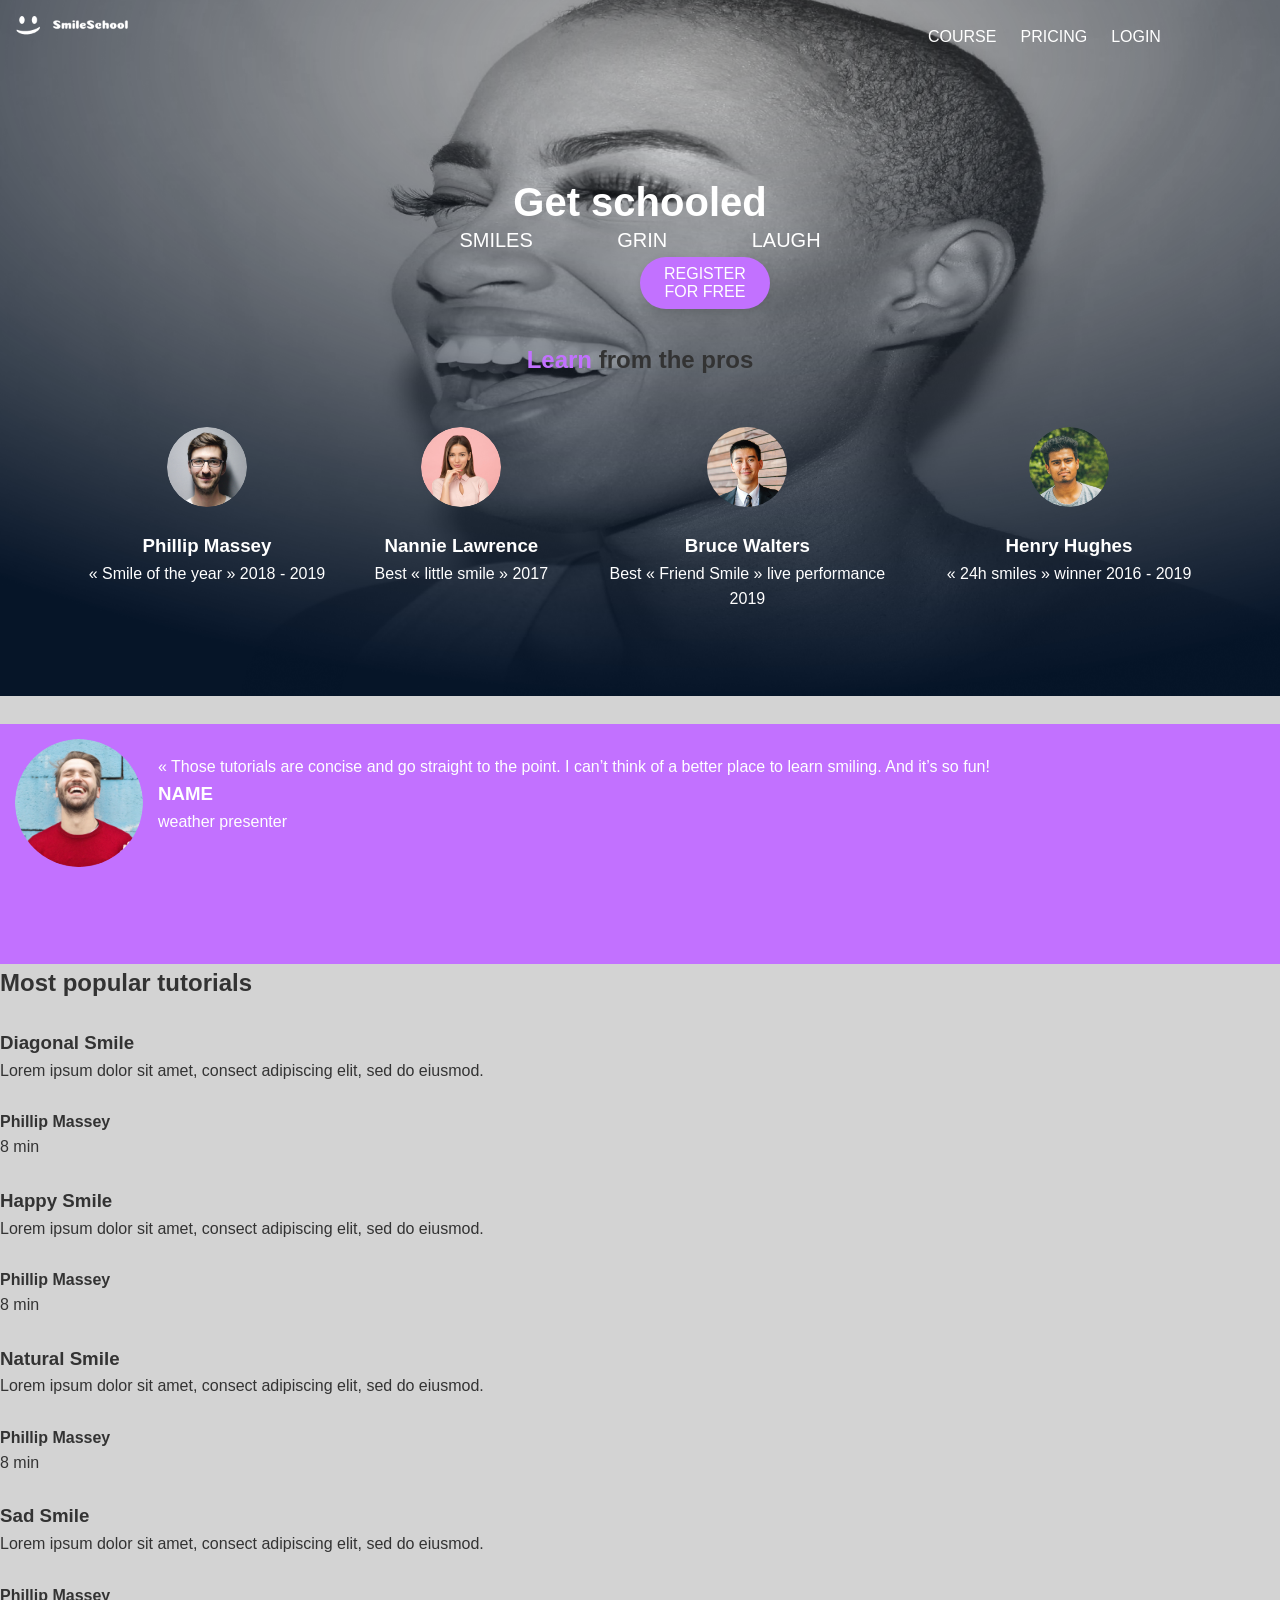
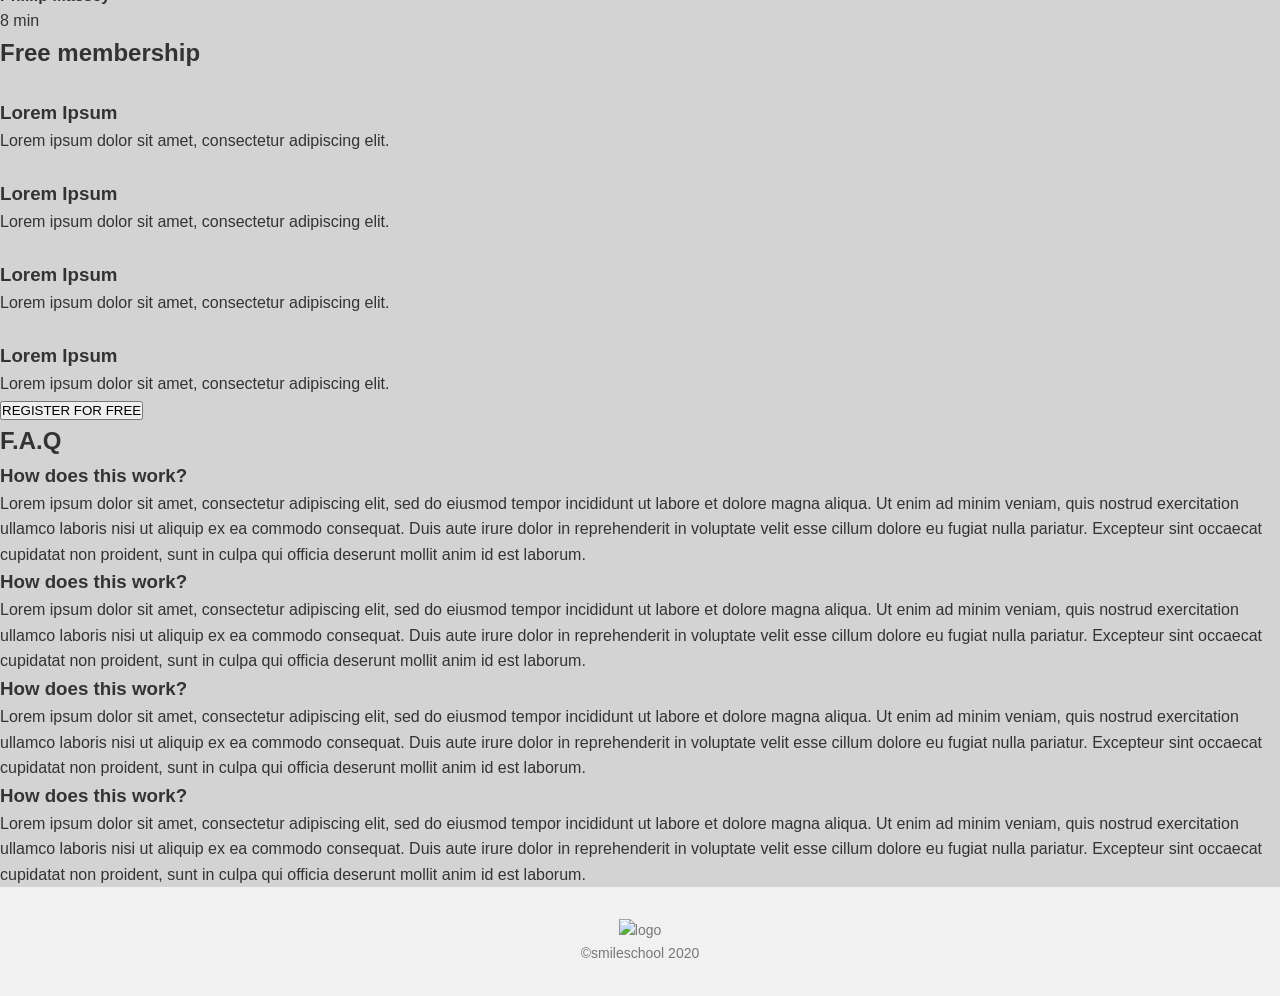
==== css_advanced/index.html @ 1dfe777b "added stylesheet and worked on the hero header" ====
<!DOCTYPE html>
<html lang="en">
<head>
    <meta charset="UTF-8">
    <meta name="viewport" content="width=device-width, initial-scale=1.0">
    <link rel="stylesheet" href="style.css">
    <script src="https://kit.fontawesome.com/4a2b055604.js" crossorigin="anonymous"></script>
    <title>Document</title>
</head>
<body>
    <header class="main-header">
        <nav class="main-nav">
            <img src="/img/logo.png" alt="logo" class="logo">
          
            <ul class="nav-list">
                <li><a href="#">COURSE</a></li>
                <li><a href="#">PRICING</a></li>
                <li><a href="#">LOGIN</a></li>
            </ul>
        </nav>
        
    </header>
    <main>
        <section class="hero">
            <div class="hero-content">
                <h1 class="hero-title">Get schooled</h1>
                <span class="hero-description">SMILES</span>
                <span class="hero-description">GRIN</span>
                <span class="hero-description">LAUGH</span>
                <button class="cta-button">REGISTER FOR FREE</button>
            </div>
            <div>
                <h2><span class="learn">Learn</span> from the pros</h2>
                <div class="features">
                    <div class="feature">
                        <img src="/img/1.png" alt="">
                        <h3 class="feature">Phillip Massey</h3>
                        <p>« Smile of the year » 2018 - 2019</p>
                    </div>
                    <div class="feature">
                        <img src="/img/3.png" alt="">
                        <h3>Nannie Lawrence</h3>
                        <p>Best « little smile » 2017</p>
                    </div>
                    <div class="feature">
                        <img src="/img/2.png" alt="">
                        <h3>Bruce Walters</h3>
                        <p>Best « Friend Smile » live performance 2019</p>
                    </div>
                    <div class="feature">
                        <img src="/img/4.png" alt="">
                        <h3>Henry Hughes</h3>
                        <p cla>« 24h smiles » winner 2016 - 2019</p>
                    </div>
                </div>
            </div>
        </section>
        <section class="testimonial">
            <div>
                <img src="/img/5.png" alt="image">
            </div>
            <div>
                <blockquote>« Those tutorials are concise and go straight to the point. I can’t think of a better place to learn smiling. And it’s so fun!</blockquote>
                <h3>NAME</h3>
                <P>weather presenter</P>
            </div>
        </section>
        <section>
            <h2>Most popular tutorials</h2>
            <div>
                <img src="./images/Bitmap (1).png" alt="">
                <h3>Diagonal Smile</h3>
                <p>Lorem ipsum dolor sit amet, consect adipiscing elit, sed do eiusmod.</p>
                <div>
                    <img src="./images/1 (3).png" alt="">
                    <h4>Phillip Massey</h4>
                </div>
                <div>
                    <div><i class="fa-solid fa-star"></i></div>
                    <div><i class="fa-solid fa-star"></i></div>
                    <div><i class="fa-solid fa-star"></i></div>
                    <div><i class="fa-solid fa-star"></i></div>
                    <div><i class="fa-solid fa-star"></i></div>
                </div>
                <p>8 min</p>
            </div>
            <div>
                <img src="./images/Bitmap (4).png" alt="">
                <h3>Happy Smile</h3>
                <p>Lorem ipsum dolor sit amet, consect adipiscing elit, sed do eiusmod.</p>
                <div>
                    <img src="./images/1 (3).png" alt="">
                    <h4>Phillip Massey</h4>
                </div>
                <div>
                    <div><i class="fa-solid fa-star"></i></div>
                    <div><i class="fa-solid fa-star"></i></div>
                    <div><i class="fa-solid fa-star"></i></div>
                    <div><i class="fa-solid fa-star"></i></div>
                    <div><i class="fa-solid fa-star"></i></div>
                </div>
                <p>8 min</p>
            </div>
            <div>
                <img src="./images/Bitmap (3).png" alt="">
                <h3>Natural Smile</h3>
                <p>Lorem ipsum dolor sit amet, consect adipiscing elit, sed do eiusmod.</p>
                <div>
                    <img src="./images/1 (3).png" alt="">
                    <h4>Phillip Massey</h4>
                </div>
                <div>
                    <div><i class="fa-solid fa-star"></i></div>
                    <div><i class="fa-solid fa-star"></i></div>
                    <div><i class="fa-solid fa-star"></i></div>
                    <div><i class="fa-solid fa-star"></i></div>
                    <div><i class="fa-solid fa-star"></i></div>
                </div>
                <p>8 min</p>
            </div>
            <div>
                <img src="./images/Bitmap (2).png" alt="">
                <h3>Sad Smile</h3>
                <p>Lorem ipsum dolor sit amet, consect adipiscing elit, sed do eiusmod.</p>
                <div>
                    <img src="./images/1 (3).png" alt="">
                    <h4>Phillip Massey</h4>
                </div>
                <div>
                    <div><i class="fa-solid fa-star"></i></div>
                    <div><i class="fa-solid fa-star"></i></div>
                    <div><i class="fa-solid fa-star"></i></div>
                    <div><i class="fa-solid fa-star"></i></div>
                    <div><i class="fa-solid fa-star"></i></div>
                </div>
                <p>8 min</p>
            </div>
        </section>
        <section>
            <h2>Free membership</h2>
            <div>
                <img src="./images/smile.svg" alt="">
                <h3>Lorem Ipsum</h3>
                <p>Lorem ipsum dolor sit amet, consectetur adipiscing elit.</p>
            </div>
            <div>
                <img src="./images/smile.svg" alt="">
                <h3>Lorem Ipsum</h3>
                <p>Lorem ipsum dolor sit amet, consectetur adipiscing elit.</p>
            </div>
            <div>
                <img src="./images/smile.svg" alt="">
                <h3>Lorem Ipsum</h3>
                <p>Lorem ipsum dolor sit amet, consectetur adipiscing elit.</p>
            </div>
            <div>
                <img src="./images/smile.svg" alt="">
                <h3>Lorem Ipsum</h3>
                <p>Lorem ipsum dolor sit amet, consectetur adipiscing elit.</p>
            </div>
            <button>REGISTER FOR FREE</button>
        </section>
        <section>
            <h2>F.A.Q</h2>
            <div>
                <div>
                    <div>
                        <h3>How does this work?</h3>
                    </div>
                    <div>
                        Lorem ipsum dolor sit amet, consectetur adipiscing elit, sed do eiusmod tempor incididunt ut labore et dolore magna aliqua. Ut enim ad minim veniam, quis nostrud exercitation ullamco laboris nisi ut aliquip ex ea commodo consequat. Duis aute irure dolor in reprehenderit in voluptate velit esse cillum dolore eu fugiat nulla pariatur. Excepteur sint occaecat cupidatat non proident, sunt in culpa qui officia deserunt mollit anim id est laborum.
                    </div>

                    <div>
                        <h3>How does this work?</h3>
                    </div>
                    <div>
                        Lorem ipsum dolor sit amet, consectetur adipiscing elit, sed do eiusmod tempor incididunt ut labore et dolore magna aliqua. Ut enim ad minim veniam, quis nostrud exercitation ullamco laboris nisi ut aliquip ex ea commodo consequat. Duis aute irure dolor in reprehenderit in voluptate velit esse cillum dolore eu fugiat nulla pariatur. Excepteur sint occaecat cupidatat non proident, sunt in culpa qui officia deserunt mollit anim id est laborum.
                    </div>
                </div>
                <div>
                    <div>
                        <h3>How does this work?</h3>
                    </div>
                    <div>
                        Lorem ipsum dolor sit amet, consectetur adipiscing elit, sed do eiusmod tempor incididunt ut labore et dolore magna aliqua. Ut enim ad minim veniam, quis nostrud exercitation ullamco laboris nisi ut aliquip ex ea commodo consequat. Duis aute irure dolor in reprehenderit in voluptate velit esse cillum dolore eu fugiat nulla pariatur. Excepteur sint occaecat cupidatat non proident, sunt in culpa qui officia deserunt mollit anim id est laborum.
                    </div>
                    <div>
                        <h3>How does this work?</h3>
                    </div>
                    <div>
                        Lorem ipsum dolor sit amet, consectetur adipiscing elit, sed do eiusmod tempor incididunt ut labore et dolore magna aliqua. Ut enim ad minim veniam, quis nostrud exercitation ullamco laboris nisi ut aliquip ex ea commodo consequat. Duis aute irure dolor in reprehenderit in voluptate velit esse cillum dolore eu fugiat nulla pariatur. Excepteur sint occaecat cupidatat non proident, sunt in culpa qui officia deserunt mollit anim id est laborum.
                    </div>
                </div>
            </div>
        </section>
    </main>
    <footer class="main-footer">
        <section>
            <div>
                <img src="https://fakeimg.pl/250x250?text=Sample+Logo" alt="logo">
                <div>
                    <i class="fa-brands fa-facebook"></i>
                    <i class="fa-brands fa-twitter"></i>
                    <i class="fa-brands fa-instagram"></i>
                </div>
            </div>
            <p>©smileschool 2020</p>
        </section>
    </footer>
</body>
</html>
---- css_advanced/style.css ----
/* Reset and Base Styles */
* {
    margin: 0;
    padding: 0;
    box-sizing: border-box;
  }
  
  body {
    font-family: 'Source Sans Pro', sans-serif;
    background-color: lightgray;
    color: #333;
    line-height: 1.6;
    background-image: url(/img/backgroundimg.png);
    background-size: 90rem 43.5rem;
    background-repeat: no-repeat;
  }
  
  /* Header */
  .main-header {
    display: flex;
    justify-content: space-between;
    align-items:flex-start;
    background-repeat: no-repeat;
    padding: 1rem;
  }
  
  .logo {
    height: 20px;
  }

  .main-nav{
    display: flex;
  }
  
  .nav-list {
    display: flex;
    gap: 1.5rem;
    list-style: none;
    margin: .5rem 50rem;
    padding: 0;

  }
  
  .nav-list a {
    text-decoration: none;
    color: #fff;
    font-weight: 500;
    
  }
  
  /* Hero Section */
  .hero {
    text-align: center;
    padding: 4rem 2rem;
    background-color:transparent;
  }
  .hero-content{
    display: block;
    margin: 2rem;
  }
  
  .hero-title {
    color: #fff;
    font-size: 2.5rem;
    margin-bottom: -10px;
  }
  
  .hero-description{
    color: #fff;
    margin: 1px 40px;
    font-size: 1.25rem;
    margin-bottom: 1.5rem;
  }
  span{
    gap: 2rem;
  }
  
  .cta-button {
    display: flex;
    margin: 1px 36rem;
    background-color: #c271ff;
    color: white;
    padding: 0.5rem 1.5rem;       /* Slightly smaller padding */
    border: none;
    border-radius: 60px;
    font-size: 1rem;
    cursor: pointer;
    box-shadow: 0 4px 10px rgba(0, 0, 0, 0.15);  /* Soft shadow */
    transition: transform 0.2s ease, box-shadow 0.2s ease; /* Smooth hover effect */
  }
  
  .cta-button:hover {
    transform: translateY(-2px);
    box-shadow: 0 6px 15px rgba(0, 0, 0, 0.2);  /* Slightly stronger shadow on hover */
  }
  
  
  /* Features Section */
  .features {
    display: flex;
    justify-content: space-around;
    padding: 3rem 2rem;
    /* background-color: #fff; */
  }
  .learn{
    color: #c271ff;
  }
  
  .feature {
    text-align: center;
    max-width: 300px;
    color: #ffff;
  }
  
  .feature img {
    height: 80px;
    border-radius: 50%;
    margin-bottom: 1rem;
  }
  
  .feature h2 {
    font-size: 1.5rem;
    margin-bottom: 0.5rem;
  }



  /* part_1_testimonials */
.testimonial{
/* position:fixed; */
display: flex;
background-color: #c271ff;
width: 1440px;
height: 15rem;
left: 0px;
top: 1048px;
color: #fff;

}
.testimonial img{
    margin: 15px;
    border-radius: 50%;
    width: 8rem;
}

.testimonial blockquote{
    margin-top: 30px;
}


  
  /* Footer */
  .main-footer {
    text-align: center;
    padding: 2rem;
    background-color: #f1f1f1;
    color: #777;
    font-size: 0.875rem;
  }
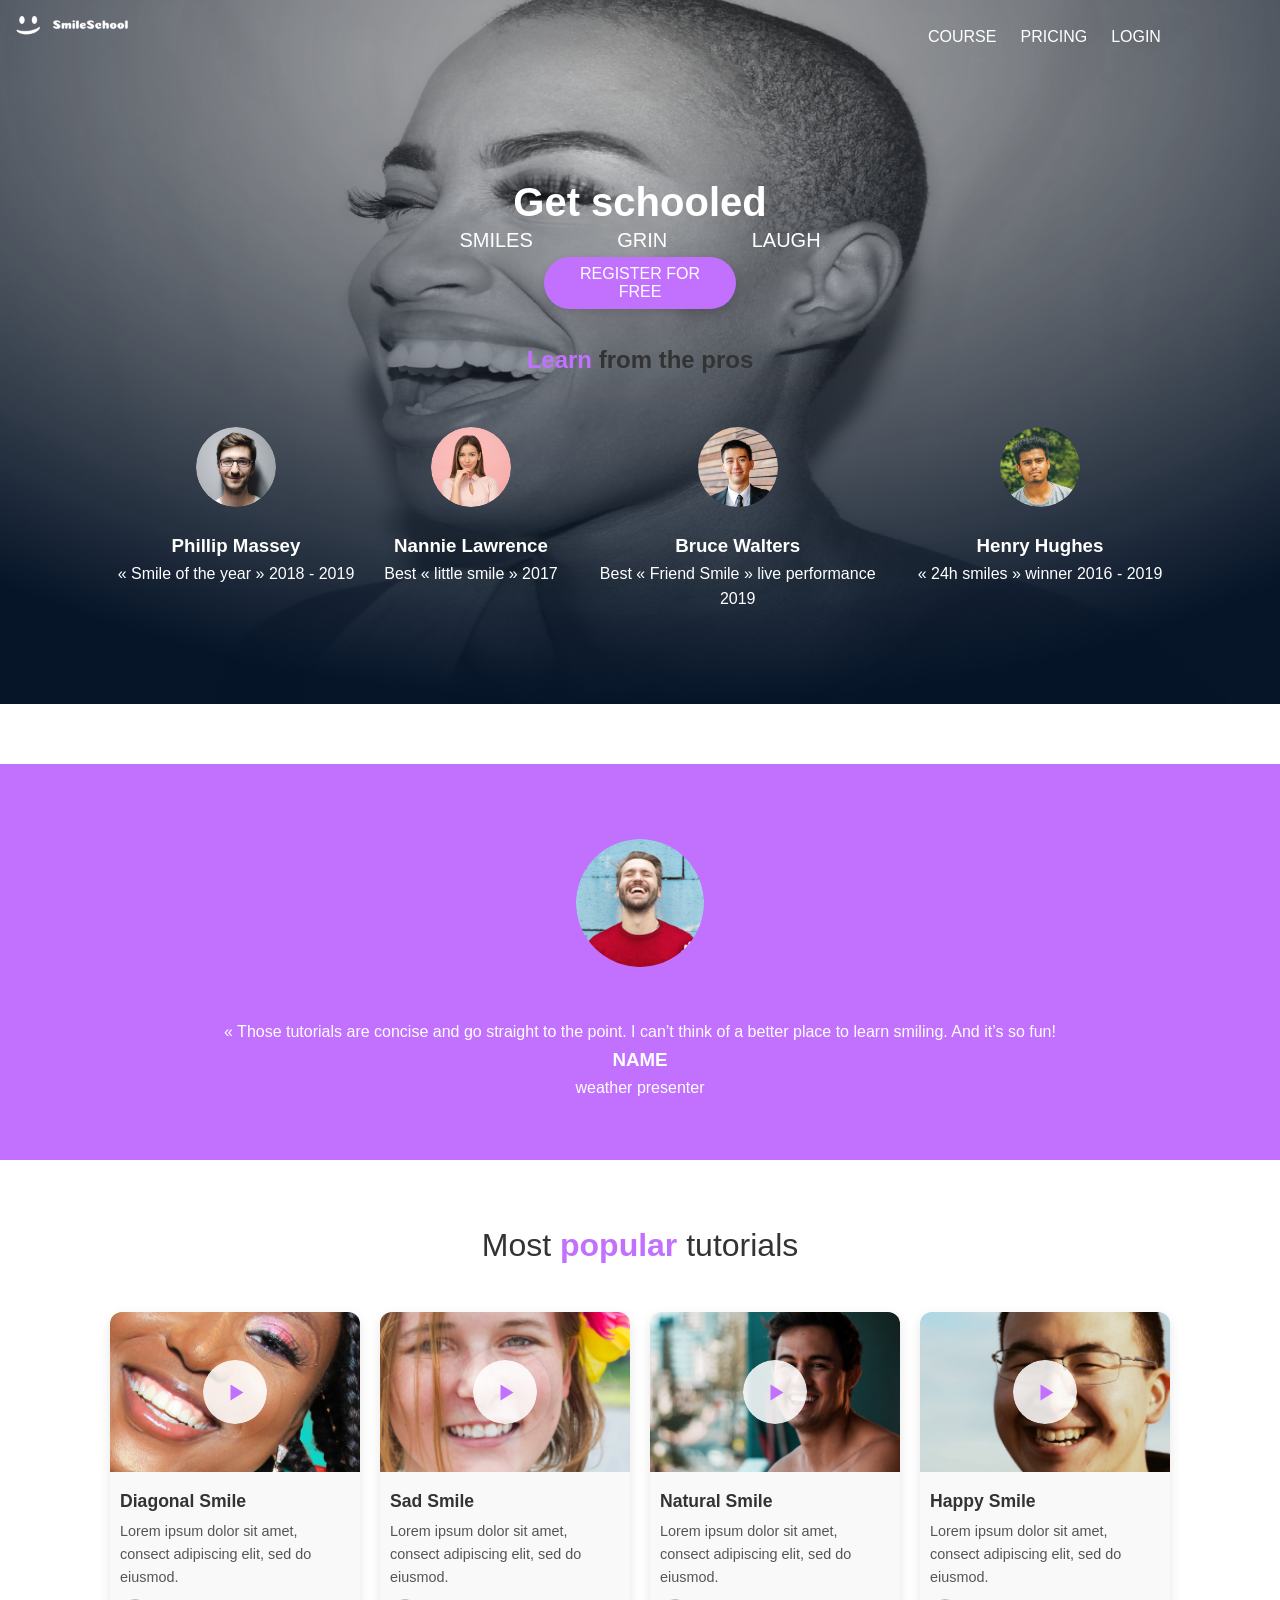
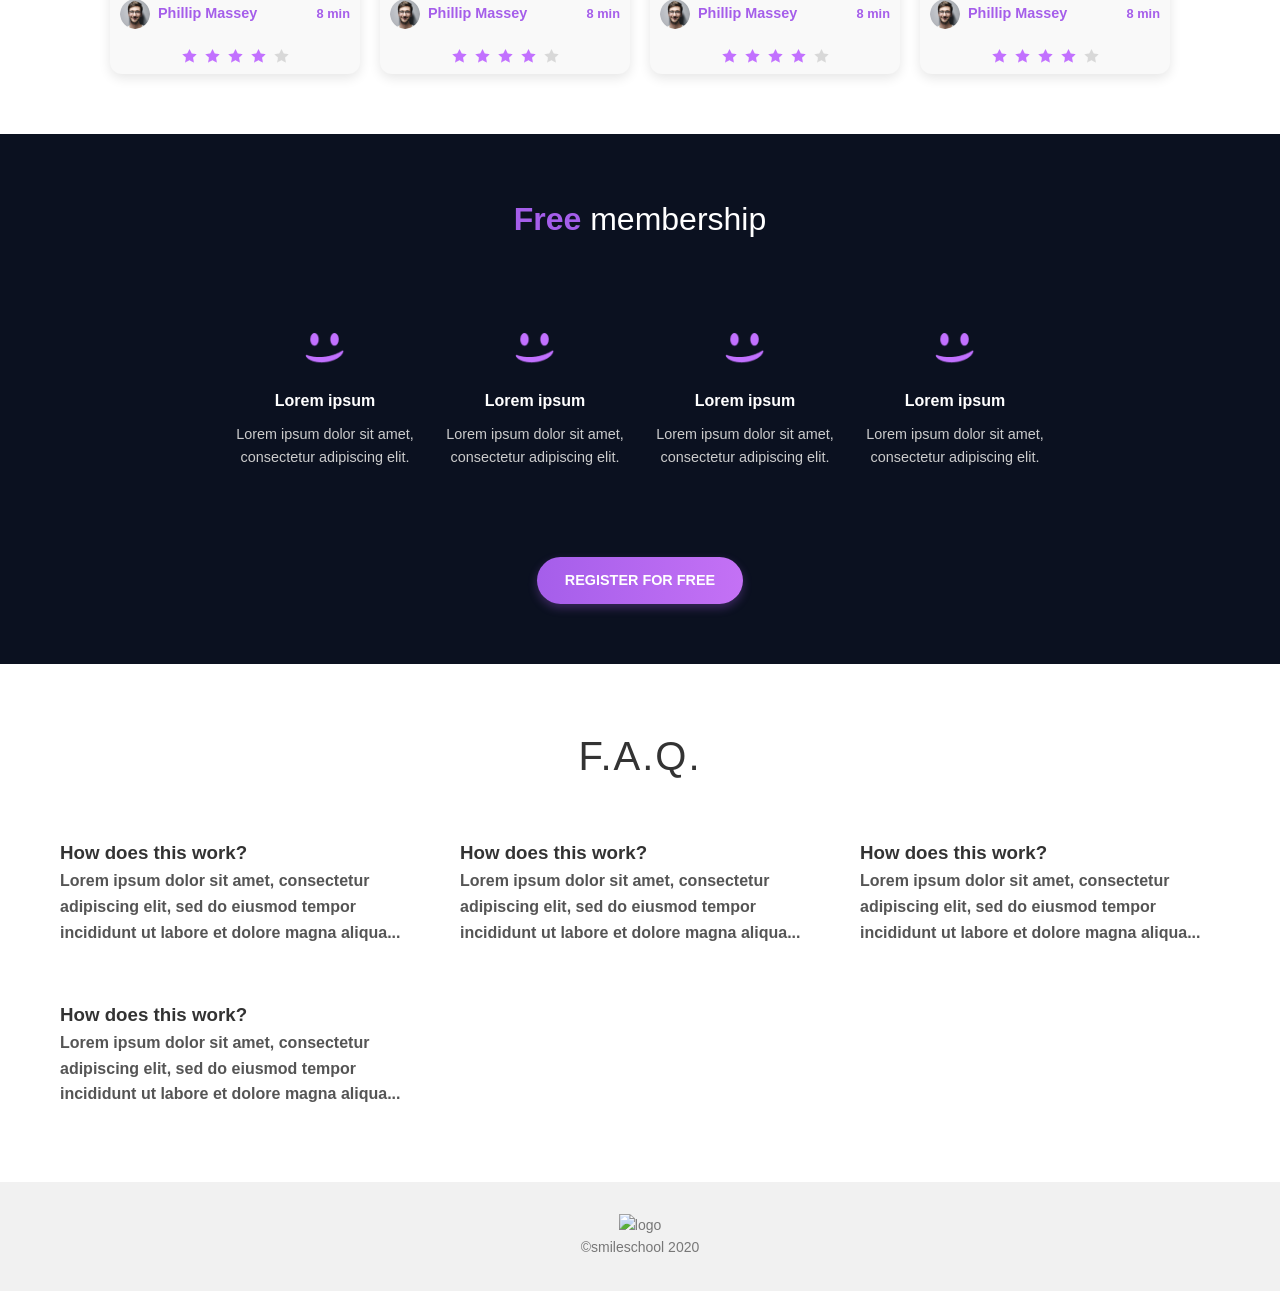
==== commit 6c6e00ab: "add the hero and navbar in the file" ====
--- a/css_advanced/index.html
+++ b/css_advanced/index.html
@@ -65,135 +65,133 @@
                 <P>weather presenter</P>
             </div>
         </section>
-        <section>
-            <h2>Most popular tutorials</h2>
-            <div>
-                <img src="./images/Bitmap (1).png" alt="">
-                <h3>Diagonal Smile</h3>
-                <p>Lorem ipsum dolor sit amet, consect adipiscing elit, sed do eiusmod.</p>
-                <div>
-                    <img src="./images/1 (3).png" alt="">
-                    <h4>Phillip Massey</h4>
-                </div>
-                <div>
-                    <div><i class="fa-solid fa-star"></i></div>
-                    <div><i class="fa-solid fa-star"></i></div>
-                    <div><i class="fa-solid fa-star"></i></div>
-                    <div><i class="fa-solid fa-star"></i></div>
-                    <div><i class="fa-solid fa-star"></i></div>
-                </div>
-                <p>8 min</p>
-            </div>
-            <div>
-                <img src="./images/Bitmap (4).png" alt="">
-                <h3>Happy Smile</h3>
-                <p>Lorem ipsum dolor sit amet, consect adipiscing elit, sed do eiusmod.</p>
-                <div>
-                    <img src="./images/1 (3).png" alt="">
-                    <h4>Phillip Massey</h4>
-                </div>
-                <div>
-                    <div><i class="fa-solid fa-star"></i></div>
-                    <div><i class="fa-solid fa-star"></i></div>
-                    <div><i class="fa-solid fa-star"></i></div>
-                    <div><i class="fa-solid fa-star"></i></div>
-                    <div><i class="fa-solid fa-star"></i></div>
-                </div>
-                <p>8 min</p>
-            </div>
-            <div>
-                <img src="./images/Bitmap (3).png" alt="">
-                <h3>Natural Smile</h3>
-                <p>Lorem ipsum dolor sit amet, consect adipiscing elit, sed do eiusmod.</p>
-                <div>
-                    <img src="./images/1 (3).png" alt="">
-                    <h4>Phillip Massey</h4>
-                </div>
-                <div>
-                    <div><i class="fa-solid fa-star"></i></div>
-                    <div><i class="fa-solid fa-star"></i></div>
-                    <div><i class="fa-solid fa-star"></i></div>
-                    <div><i class="fa-solid fa-star"></i></div>
-                    <div><i class="fa-solid fa-star"></i></div>
-                </div>
-                <p>8 min</p>
-            </div>
-            <div>
-                <img src="./images/Bitmap (2).png" alt="">
-                <h3>Sad Smile</h3>
-                <p>Lorem ipsum dolor sit amet, consect adipiscing elit, sed do eiusmod.</p>
-                <div>
-                    <img src="./images/1 (3).png" alt="">
-                    <h4>Phillip Massey</h4>
-                </div>
-                <div>
-                    <div><i class="fa-solid fa-star"></i></div>
-                    <div><i class="fa-solid fa-star"></i></div>
-                    <div><i class="fa-solid fa-star"></i></div>
-                    <div><i class="fa-solid fa-star"></i></div>
-                    <div><i class="fa-solid fa-star"></i></div>
-                </div>
-                <p>8 min</p>
-            </div>
-        </section>
-        <section>
-            <h2>Free membership</h2>
-            <div>
-                <img src="./images/smile.svg" alt="">
-                <h3>Lorem Ipsum</h3>
-                <p>Lorem ipsum dolor sit amet, consectetur adipiscing elit.</p>
-            </div>
-            <div>
-                <img src="./images/smile.svg" alt="">
-                <h3>Lorem Ipsum</h3>
-                <p>Lorem ipsum dolor sit amet, consectetur adipiscing elit.</p>
-            </div>
-            <div>
-                <img src="./images/smile.svg" alt="">
-                <h3>Lorem Ipsum</h3>
-                <p>Lorem ipsum dolor sit amet, consectetur adipiscing elit.</p>
-            </div>
-            <div>
-                <img src="./images/smile.svg" alt="">
-                <h3>Lorem Ipsum</h3>
-                <p>Lorem ipsum dolor sit amet, consectetur adipiscing elit.</p>
-            </div>
-            <button>REGISTER FOR FREE</button>
-        </section>
-        <section>
-            <h2>F.A.Q</h2>
-            <div>
-                <div>
-                    <div>
-                        <h3>How does this work?</h3>
-                    </div>
-                    <div>
-                        Lorem ipsum dolor sit amet, consectetur adipiscing elit, sed do eiusmod tempor incididunt ut labore et dolore magna aliqua. Ut enim ad minim veniam, quis nostrud exercitation ullamco laboris nisi ut aliquip ex ea commodo consequat. Duis aute irure dolor in reprehenderit in voluptate velit esse cillum dolore eu fugiat nulla pariatur. Excepteur sint occaecat cupidatat non proident, sunt in culpa qui officia deserunt mollit anim id est laborum.
-                    </div>
-
-                    <div>
-                        <h3>How does this work?</h3>
-                    </div>
-                    <div>
-                        Lorem ipsum dolor sit amet, consectetur adipiscing elit, sed do eiusmod tempor incididunt ut labore et dolore magna aliqua. Ut enim ad minim veniam, quis nostrud exercitation ullamco laboris nisi ut aliquip ex ea commodo consequat. Duis aute irure dolor in reprehenderit in voluptate velit esse cillum dolore eu fugiat nulla pariatur. Excepteur sint occaecat cupidatat non proident, sunt in culpa qui officia deserunt mollit anim id est laborum.
-                    </div>
-                </div>
-                <div>
-                    <div>
-                        <h3>How does this work?</h3>
-                    </div>
-                    <div>
-                        Lorem ipsum dolor sit amet, consectetur adipiscing elit, sed do eiusmod tempor incididunt ut labore et dolore magna aliqua. Ut enim ad minim veniam, quis nostrud exercitation ullamco laboris nisi ut aliquip ex ea commodo consequat. Duis aute irure dolor in reprehenderit in voluptate velit esse cillum dolore eu fugiat nulla pariatur. Excepteur sint occaecat cupidatat non proident, sunt in culpa qui officia deserunt mollit anim id est laborum.
-                    </div>
-                    <div>
-                        <h3>How does this work?</h3>
-                    </div>
-                    <div>
-                        Lorem ipsum dolor sit amet, consectetur adipiscing elit, sed do eiusmod tempor incididunt ut labore et dolore magna aliqua. Ut enim ad minim veniam, quis nostrud exercitation ullamco laboris nisi ut aliquip ex ea commodo consequat. Duis aute irure dolor in reprehenderit in voluptate velit esse cillum dolore eu fugiat nulla pariatur. Excepteur sint occaecat cupidatat non proident, sunt in culpa qui officia deserunt mollit anim id est laborum.
-                    </div>
-                </div>
-            </div>
-        </section>
+        <section class="call-to-action">
+            <h2>Most <span>popular</span> tutorials</h2>
+            <div class="cards-wrapper">
+                <div class="container">
+                    <div class="thumbnail" style="background-image: url('/img/9.png');">
+                        <img src="/img/play.png" alt="Play" class="play-button">
+                    </div>
+                    <h3>Diagonal Smile</h3>
+                    <p>Lorem ipsum dolor sit amet, consect adipiscing elit, sed do eiusmod.</p>
+                    <div class="meta">
+                        <div style="display: flex; align-items: center;">
+                            <img src="/img/1.png" alt="">
+                            <h4>Phillip Massey</h4>
+                        </div>
+                        <div class="time">8 min</div>
+                        </div>
+                    <div class="stars">
+                        <img src="/img/rating.png" alt="">
+                    </div>
+                </div>
+                <div class="container">
+                    <div class="thumbnail" style="background-image: url('/img/7.png');">
+                        <img src="/img/play.png" alt="Play" class="play-button">
+                    </div>
+                    <h3>Sad Smile</h3>
+                    <p>Lorem ipsum dolor sit amet, consect adipiscing elit, sed do eiusmod.</p>
+                    <div class="meta">
+                        <div style="display: flex; align-items: center;">
+                            <img src="/img/1.png" alt="">
+                            <h4>Phillip Massey</h4>
+                        </div>
+                        <div class="time">8 min</div>
+                        </div>
+                    <div class="stars">
+                        <img src="/img/rating.png" alt="">
+                    </div>
+                </div>
+                <div class="container">
+                    <div class="thumbnail" style="background-image: url('/img/8.png');">
+                        <img src="/img/play.png" alt="Play" class="play-button">
+                    </div>
+                    <h3>Natural Smile</h3>
+                    <p>Lorem ipsum dolor sit amet, consect adipiscing elit, sed do eiusmod.</p>
+                    <div class="meta">
+                        <div style="display: flex; align-items: center;">
+                            <img src="/img/1.png" alt="">
+                            <h4>Phillip Massey</h4>
+                        </div>
+                        <div class="time">8 min</div>
+                        </div>
+                    <div class="stars">
+                        <img src="/img/rating.png" alt="">
+                    </div>
+                </div>
+                <div class="container">
+                    <div class="thumbnail" style="background-image: url('/img/6.png');">
+                        <img src="/img/play.png" alt="Play" class="play-button">
+                    </div>
+                    <h3>Happy Smile</h3>
+                    <p>Lorem ipsum dolor sit amet, consect adipiscing elit, sed do eiusmod.</p>
+                    <div class="meta">
+                        <div style="display: flex; align-items: center;">
+                            <img src="/img/1.png" alt="">
+                            <h4>Phillip Massey</h4>
+                        </div>
+                        <div class="time">8 min</div>
+                        </div>
+                    <div class="stars">
+                        <img src="/img/rating.png" alt="">
+                    </div>
+                    </div>
+                    
+                    <!-- Repeat for other cards with different images and content -->
+            </div>
+        </section>
+        <section class="membership-section">
+            <h2><span>Free</span> membership</h2>
+            <div class="features">
+                <div class="feature-item">
+                    <img src="/img/smile.png" alt="Feature Icon">
+                    <h3>Lorem ipsum</h3>
+                    <p>Lorem ipsum dolor sit amet,<br>consectetur adipiscing elit.</p>
+                </div>
+                <div class="feature-item">
+                    <img src="/img/smile.png" alt="Feature Icon">
+                    <h3>Lorem ipsum</h3>
+                    <p>Lorem ipsum dolor sit amet,<br>consectetur adipiscing elit.</p>
+                </div>
+                <div class="feature-item">
+                    <img src="/img/smile.png" alt="Feature Icon">
+                    <h3>Lorem ipsum</h3>
+                    <p>Lorem ipsum dolor sit amet,<br>consectetur adipiscing elit.</p>
+                </div>
+                <div class="feature-item">
+                    <img src="/img/smile.png" alt="Feature Icon">
+                    <h3>Lorem ipsum</h3>
+                    <p>Lorem ipsum dolor sit amet,<br>consectetur adipiscing elit.</p>
+                </div>
+            </div>
+            <a href="#" class="register-btn">REGISTER FOR FREE</a>
+        </section>
+        <section class="faq-section">
+            <h2>F.A.Q.</h2>
+            <div class="faq-grid">
+                <div class="faq-item">
+                    <h3>How does this work?</h3>
+                    <p>Lorem ipsum dolor sit amet, consectetur adipiscing elit, sed do eiusmod tempor incididunt ut labore et
+                        dolore magna aliqua...</p>
+                </div>
+                <div class="faq-item">
+                    <h3>How does this work?</h3>
+                    <p>Lorem ipsum dolor sit amet, consectetur adipiscing elit, sed do eiusmod tempor incididunt ut labore et
+                        dolore magna aliqua...</p>
+                </div>
+                <div class="faq-item">
+                    <h3>How does this work?</h3>
+                    <p>Lorem ipsum dolor sit amet, consectetur adipiscing elit, sed do eiusmod tempor incididunt ut labore et
+                        dolore magna aliqua...</p>
+                </div>
+                <div class="faq-item">
+                    <h3>How does this work?</h3>
+                    <p>Lorem ipsum dolor sit amet, consectetur adipiscing elit, sed do eiusmod tempor incididunt ut labore et
+                        dolore magna aliqua...</p>
+                </div>
+            </div>
+        </section>
+        
     </main>
     <footer class="main-footer">
         <section>
--- a/css_advanced/style.css
+++ b/css_advanced/style.css
@@ -7,11 +7,11 @@
   
   body {
     font-family: 'Source Sans Pro', sans-serif;
-    background-color: lightgray;
+    background-color: hsl(0, 0%, 100%);
     color: #333;
     line-height: 1.6;
     background-image: url(/img/backgroundimg.png);
-    background-size: 90rem 43.5rem;
+    background-size: 100% 44rem;
     background-repeat: no-repeat;
   }
   
@@ -77,7 +77,7 @@
   
   .cta-button {
     display: flex;
-    margin: 1px 36rem;
+    margin: 1px 30rem;
     background-color: #c271ff;
     color: white;
     padding: 0.5rem 1.5rem;       /* Slightly smaller padding */
@@ -128,13 +128,11 @@
   /* part_1_testimonials */
 .testimonial{
 /* position:fixed; */
-display: flex;
 background-color: #c271ff;
-width: 1440px;
-height: 15rem;
-left: 0px;
-top: 1048px;
-color: #fff;
+  color: #ffffffff;
+  padding: 60px 20px;
+  text-align: center;
+  font-family: Arial, sans-serif;
 
 }
 .testimonial img{
@@ -147,8 +145,196 @@
     margin-top: 30px;
 }
 
-
-  
+/* School Page */
+.call-to-action{
+  padding: 60px 20px;
+  background-color: #fff;
+  font-family: Arial, sans-serif;
+  text-align: center;
+}
+
+.call-to-action h2{
+  font-size: 2rem;
+  margin-bottom: 40px;
+  font-weight: 300;
+}
+
+.call-to-action h2 span{
+  color: #c271ff;
+  font-weight: 600;
+}
+.cards-wrapper{
+  display: flex;
+  justify-content: center;
+  flex-wrap: wrap;
+  gap: 20px;
+}
+.container {
+  background-color: #f9f9f9;
+  border-radius: 12px;
+  overflow: hidden;
+  width: 250px;
+  box-shadow: 0 4px 12px rgba(0, 0, 0, 0.1);
+  transition: transform 0.3s ease;
+}
+/* .container:hover {
+  transform: translateY(-5px);
+} */
+/* Top Image with play overlay */
+.container .thumbnail {
+  position: relative;
+  width: 100%;
+  height: 160px;
+  background-size: cover;
+  background-position: center;
+}
+.container .play-button {
+  position: absolute;
+  top: 50%;
+  left: 50%;
+  transform: translate(-50%, -50%);
+  /* background-color: white; */
+  border-radius: 50%;
+  padding: 14px;
+  box-shadow: 0 0 10px rgba(0, 0, 0, 0.15);
+}
+/* card content */
+.container h3 {
+  font-size: 1.1rem;
+  margin: 15px 10px 5px;
+  text-align: left;
+}
+.container p {
+  font-size: 0.9rem;
+  margin: 0 10px 10px;
+  text-align: left;
+  color: #555;
+}
+
+/* Author + Time */
+.container .meta {
+  display: flex;
+  align-items: center;
+  justify-content: space-between;
+  margin: 10px;
+}
+.container .meta img {
+  width: 30px;
+  height: 30px;
+  border-radius: 50%;
+}
+.container .meta h4 {
+  font-size: 0.9rem;
+  margin-left: 8px;
+  color: #a55eea;
+}
+.container .time {
+  font-size: 0.8rem;
+  color: #a55eea;
+  font-weight: bold;
+}
+/* Rating stars */
+.container .stars {
+  display: flex;
+  justify-content: center;
+  padding: 10px;
+}
+.membership-section{
+  background-color: #0b1120;
+  color: #ffffffff;
+  padding: 60px 20px;
+  text-align: center;
+  font-family: Arial, sans-serif;
+}
+
+.membership-section h2{
+  font-size: 2rem;
+  margin-bottom: 40px;
+  font-weight: 300;
+  color: #ffffff;
+}
+.membership-section h2 span{
+  color: #a55eea;
+  font-weight: 600;
+}
+.features{
+  display: flex;
+  justify-content: center;
+  flex-wrap: wrap;
+  gap: 30px;
+  margin-bottom: 40px;
+}
+
+.feature-item{
+  width: 180px;
+}
+.feature-item img{
+  width: 40px;
+  margin-bottom: 15px;
+}
+
+.feature-item h3{
+  font-size: 1rem;
+  margin-bottom: 10px;
+  color: #ffffff;
+}
+
+.feature-item p{
+  font-size: 0.9rem;
+  color: #cccccc;
+}
+
+/* Button styling */
+
+.register-btn{
+  display: inline-block;
+  background: linear-gradient(90deg, #a55eea, #c471f5);
+  color: #ffff;
+  padding: 12px 28px;
+  border-radius: 25px;
+  text-decoration: none;
+  font-weight: 600;
+  font-size: 0.9rem;
+  box-shadow: 0 4px 10px rgba(165, 94, 234, 0.3);
+  transition: background 0.3s ease;
+}
+.register-btn:hover{
+  background: linear-gradient(90deg, #c471f5, #a55eea);
+}
+
+.faq-section{
+  padding: 60px 20px;
+  font-family: Arial, Helvetica, sans-serif;
+  max-width: 1200px;
+  margin: 0 auto;
+  color: #333;
+}
+
+.faq-section h2{
+  text-align: center;
+  font-size: 2.5rem;
+  margin-bottom: 50px;
+  font-weight: 300;
+  letter-spacing: 2px;
+}
+
+.faq-grid{
+  display: grid;
+  grid-template-columns: repeat(auto-fit, minmax(320px, 1fr));
+  gap: 40px;
+}
+.faq-item{
+  font-size: 1rem;
+  font-weight: bold;
+  margin-bottom: 15px;
+}
+
+.faq-item p{
+  font: size 0.95rem;
+  line-height: 1.6;
+  color: #555;
+}
+
   /* Footer */
   .main-footer {
     text-align: center;
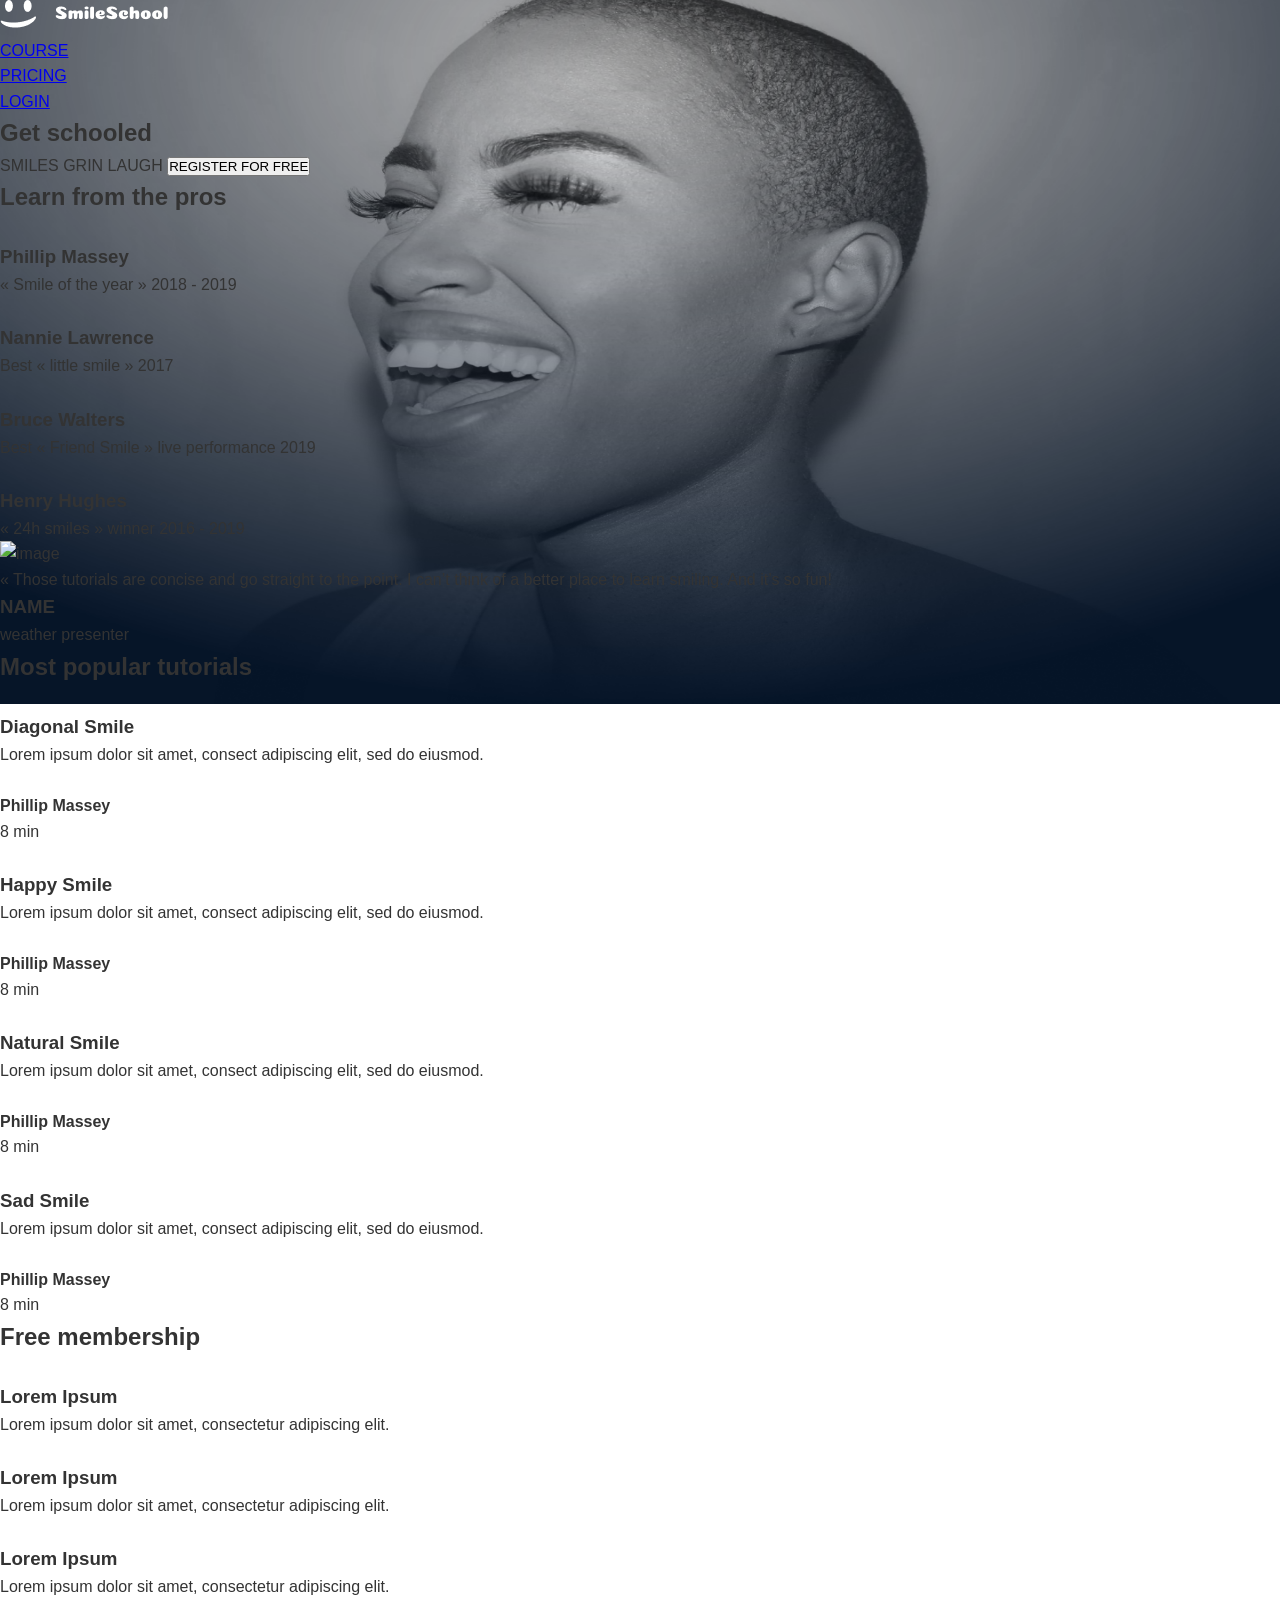
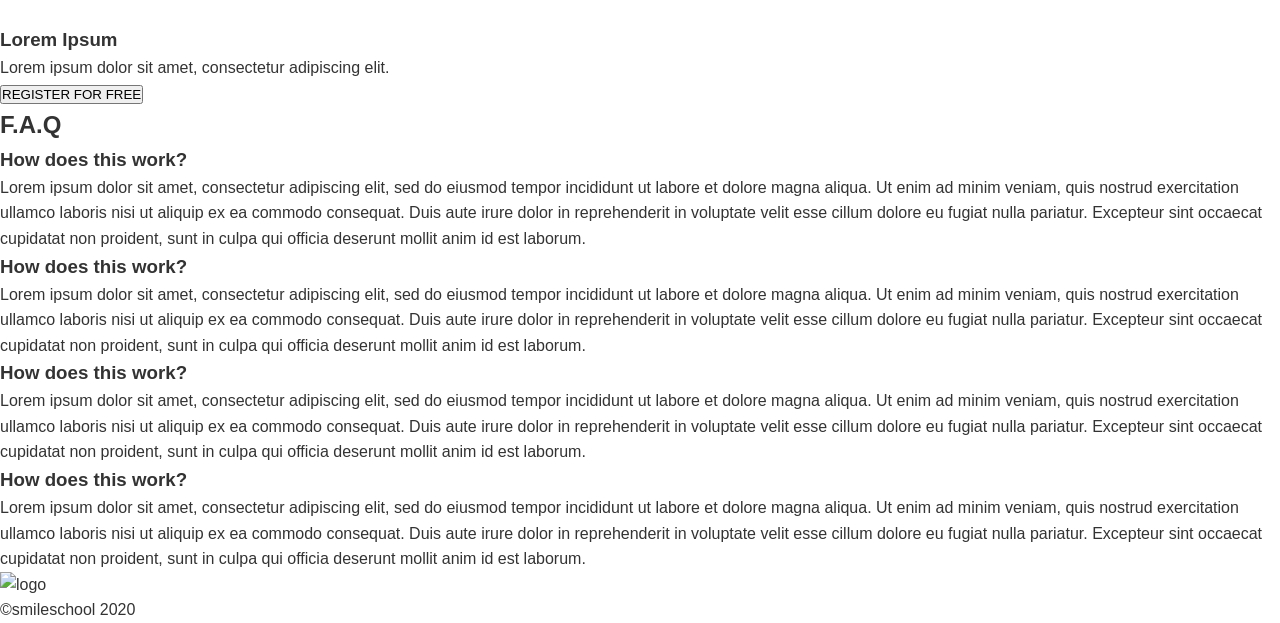
==== commit 2d3b7bd9: "modified css advance" ====
--- a/css_advanced/index.html
+++ b/css_advanced/index.html
@@ -8,11 +8,11 @@
     <title>Document</title>
 </head>
 <body>
-    <header class="main-header">
-        <nav class="main-nav">
-            <img src="/img/logo.png" alt="logo" class="logo">
+    <header>
+        <nav>
+            <img src="CSS Advanced/logo.png" alt="logo">
           
-            <ul class="nav-list">
+            <ul>
                 <li><a href="#">COURSE</a></li>
                 <li><a href="#">PRICING</a></li>
                 <li><a href="#">LOGIN</a></li>
@@ -21,43 +21,43 @@
         
     </header>
     <main>
-        <section class="hero">
-            <div class="hero-content">
-                <h1 class="hero-title">Get schooled</h1>
-                <span class="hero-description">SMILES</span>
-                <span class="hero-description">GRIN</span>
-                <span class="hero-description">LAUGH</span>
-                <button class="cta-button">REGISTER FOR FREE</button>
-            </div>
-            <div>
-                <h2><span class="learn">Learn</span> from the pros</h2>
-                <div class="features">
-                    <div class="feature">
-                        <img src="/img/1.png" alt="">
-                        <h3 class="feature">Phillip Massey</h3>
+        <section>
+            <div>
+                <h1>Get schooled</h1>
+                <span>SMILES</span>
+                <span>GRIN</span>
+                <span>LAUGH</span>
+                <button>REGISTER FOR FREE</button>
+            </div>
+            <div>
+                <h2>Learn from the pros</h2>
+                <div>
+                    <div>
+                        <img src="./images/1 (3).png" alt="">
+                        <h3>Phillip Massey</h3>
                         <p>« Smile of the year » 2018 - 2019</p>
                     </div>
-                    <div class="feature">
-                        <img src="/img/3.png" alt="">
+                    <div>
+                        <img src="./images/6.png" alt="">
                         <h3>Nannie Lawrence</h3>
                         <p>Best « little smile » 2017</p>
                     </div>
-                    <div class="feature">
-                        <img src="/img/2.png" alt="">
+                    <div>
+                        <img src="./images/7.png" alt="">
                         <h3>Bruce Walters</h3>
                         <p>Best « Friend Smile » live performance 2019</p>
                     </div>
-                    <div class="feature">
-                        <img src="/img/4.png" alt="">
+                    <div>
+                        <img src="./images/8.png" alt="">
                         <h3>Henry Hughes</h3>
-                        <p cla>« 24h smiles » winner 2016 - 2019</p>
-                    </div>
-                </div>
-            </div>
-        </section>
-        <section class="testimonial">
-            <div>
-                <img src="/img/5.png" alt="image">
+                        <p>« 24h smiles » winner 2016 - 2019</p>
+                    </div>
+                </div>
+            </div>
+        </section>
+        <section>
+            <div>
+                <img src="./images/Bitmap.png" alt="image">
             </div>
             <div>
                 <blockquote>« Those tutorials are concise and go straight to the point. I can’t think of a better place to learn smiling. And it’s so fun!</blockquote>
@@ -65,135 +65,137 @@
                 <P>weather presenter</P>
             </div>
         </section>
-        <section class="call-to-action">
-            <h2>Most <span>popular</span> tutorials</h2>
-            <div class="cards-wrapper">
-                <div class="container">
-                    <div class="thumbnail" style="background-image: url('/img/9.png');">
-                        <img src="/img/play.png" alt="Play" class="play-button">
-                    </div>
-                    <h3>Diagonal Smile</h3>
-                    <p>Lorem ipsum dolor sit amet, consect adipiscing elit, sed do eiusmod.</p>
-                    <div class="meta">
-                        <div style="display: flex; align-items: center;">
-                            <img src="/img/1.png" alt="">
-                            <h4>Phillip Massey</h4>
-                        </div>
-                        <div class="time">8 min</div>
-                        </div>
-                    <div class="stars">
-                        <img src="/img/rating.png" alt="">
-                    </div>
-                </div>
-                <div class="container">
-                    <div class="thumbnail" style="background-image: url('/img/7.png');">
-                        <img src="/img/play.png" alt="Play" class="play-button">
-                    </div>
-                    <h3>Sad Smile</h3>
-                    <p>Lorem ipsum dolor sit amet, consect adipiscing elit, sed do eiusmod.</p>
-                    <div class="meta">
-                        <div style="display: flex; align-items: center;">
-                            <img src="/img/1.png" alt="">
-                            <h4>Phillip Massey</h4>
-                        </div>
-                        <div class="time">8 min</div>
-                        </div>
-                    <div class="stars">
-                        <img src="/img/rating.png" alt="">
-                    </div>
-                </div>
-                <div class="container">
-                    <div class="thumbnail" style="background-image: url('/img/8.png');">
-                        <img src="/img/play.png" alt="Play" class="play-button">
-                    </div>
-                    <h3>Natural Smile</h3>
-                    <p>Lorem ipsum dolor sit amet, consect adipiscing elit, sed do eiusmod.</p>
-                    <div class="meta">
-                        <div style="display: flex; align-items: center;">
-                            <img src="/img/1.png" alt="">
-                            <h4>Phillip Massey</h4>
-                        </div>
-                        <div class="time">8 min</div>
-                        </div>
-                    <div class="stars">
-                        <img src="/img/rating.png" alt="">
-                    </div>
-                </div>
-                <div class="container">
-                    <div class="thumbnail" style="background-image: url('/img/6.png');">
-                        <img src="/img/play.png" alt="Play" class="play-button">
-                    </div>
-                    <h3>Happy Smile</h3>
-                    <p>Lorem ipsum dolor sit amet, consect adipiscing elit, sed do eiusmod.</p>
-                    <div class="meta">
-                        <div style="display: flex; align-items: center;">
-                            <img src="/img/1.png" alt="">
-                            <h4>Phillip Massey</h4>
-                        </div>
-                        <div class="time">8 min</div>
-                        </div>
-                    <div class="stars">
-                        <img src="/img/rating.png" alt="">
-                    </div>
-                    </div>
-                    
-                    <!-- Repeat for other cards with different images and content -->
-            </div>
-        </section>
-        <section class="membership-section">
-            <h2><span>Free</span> membership</h2>
-            <div class="features">
-                <div class="feature-item">
-                    <img src="/img/smile.png" alt="Feature Icon">
-                    <h3>Lorem ipsum</h3>
-                    <p>Lorem ipsum dolor sit amet,<br>consectetur adipiscing elit.</p>
-                </div>
-                <div class="feature-item">
-                    <img src="/img/smile.png" alt="Feature Icon">
-                    <h3>Lorem ipsum</h3>
-                    <p>Lorem ipsum dolor sit amet,<br>consectetur adipiscing elit.</p>
-                </div>
-                <div class="feature-item">
-                    <img src="/img/smile.png" alt="Feature Icon">
-                    <h3>Lorem ipsum</h3>
-                    <p>Lorem ipsum dolor sit amet,<br>consectetur adipiscing elit.</p>
-                </div>
-                <div class="feature-item">
-                    <img src="/img/smile.png" alt="Feature Icon">
-                    <h3>Lorem ipsum</h3>
-                    <p>Lorem ipsum dolor sit amet,<br>consectetur adipiscing elit.</p>
-                </div>
-            </div>
-            <a href="#" class="register-btn">REGISTER FOR FREE</a>
-        </section>
-        <section class="faq-section">
-            <h2>F.A.Q.</h2>
-            <div class="faq-grid">
-                <div class="faq-item">
-                    <h3>How does this work?</h3>
-                    <p>Lorem ipsum dolor sit amet, consectetur adipiscing elit, sed do eiusmod tempor incididunt ut labore et
-                        dolore magna aliqua...</p>
-                </div>
-                <div class="faq-item">
-                    <h3>How does this work?</h3>
-                    <p>Lorem ipsum dolor sit amet, consectetur adipiscing elit, sed do eiusmod tempor incididunt ut labore et
-                        dolore magna aliqua...</p>
-                </div>
-                <div class="faq-item">
-                    <h3>How does this work?</h3>
-                    <p>Lorem ipsum dolor sit amet, consectetur adipiscing elit, sed do eiusmod tempor incididunt ut labore et
-                        dolore magna aliqua...</p>
-                </div>
-                <div class="faq-item">
-                    <h3>How does this work?</h3>
-                    <p>Lorem ipsum dolor sit amet, consectetur adipiscing elit, sed do eiusmod tempor incididunt ut labore et
-                        dolore magna aliqua...</p>
-                </div>
-            </div>
-        </section>
-        
+        <section>
+            <h2>Most popular tutorials</h2>
+            <div>
+                <img src="./images/Bitmap (1).png" alt="">
+                <h3>Diagonal Smile</h3>
+                <p>Lorem ipsum dolor sit amet, consect adipiscing elit, sed do eiusmod.</p>
+                <div>
+                    <img src="./images/1 (3).png" alt="">
+                    <h4>Phillip Massey</h4>
+                </div>
+                <div>
+                    <div><i class="fa-solid fa-star"></i></div>
+                    <div><i class="fa-solid fa-star"></i></div>
+                    <div><i class="fa-solid fa-star"></i></div>
+                    <div><i class="fa-solid fa-star"></i></div>
+                    <div><i class="fa-solid fa-star"></i></div>
+                </div>
+                <p>8 min</p>
+            </div>
+            <div>
+                <img src="./images/Bitmap (4).png" alt="">
+                <h3>Happy Smile</h3>
+                <p>Lorem ipsum dolor sit amet, consect adipiscing elit, sed do eiusmod.</p>
+                <div>
+                    <img src="./images/1 (3).png" alt="">
+                    <h4>Phillip Massey</h4>
+                </div>
+                <div>
+                    <div><i class="fa-solid fa-star"></i></div>
+                    <div><i class="fa-solid fa-star"></i></div>
+                    <div><i class="fa-solid fa-star"></i></div>
+                    <div><i class="fa-solid fa-star"></i></div>
+                    <div><i class="fa-solid fa-star"></i></div>
+                </div>
+                <p>8 min</p>
+            </div>
+            <div>
+                <img src="./images/Bitmap (3).png" alt="">
+                <h3>Natural Smile</h3>
+                <p>Lorem ipsum dolor sit amet, consect adipiscing elit, sed do eiusmod.</p>
+                <div>
+                    <img src="./images/1 (3).png" alt="">
+                    <h4>Phillip Massey</h4>
+                </div>
+                <div>
+                    <div><i class="fa-solid fa-star"></i></div>
+                    <div><i class="fa-solid fa-star"></i></div>
+                    <div><i class="fa-solid fa-star"></i></div>
+                    <div><i class="fa-solid fa-star"></i></div>
+                    <div><i class="fa-solid fa-star"></i></div>
+                </div>
+                <p>8 min</p>
+            </div>
+            <div>
+                <img src="./images/Bitmap (2).png" alt="">
+                <h3>Sad Smile</h3>
+                <p>Lorem ipsum dolor sit amet, consect adipiscing elit, sed do eiusmod.</p>
+                <div>
+                    <img src="./images/1 (3).png" alt="">
+                    <h4>Phillip Massey</h4>
+                </div>
+                <div>
+                    <div><i class="fa-solid fa-star"></i></div>
+                    <div><i class="fa-solid fa-star"></i></div>
+                    <div><i class="fa-solid fa-star"></i></div>
+                    <div><i class="fa-solid fa-star"></i></div>
+                    <div><i class="fa-solid fa-star"></i></div>
+                </div>
+                <p>8 min</p>
+            </div>
+        </section>
+        <section>
+            <h2>Free membership</h2>
+            <div>
+                <img src="./images/smile.svg" alt="">
+                <h3>Lorem Ipsum</h3>
+                <p>Lorem ipsum dolor sit amet, consectetur adipiscing elit.</p>
+            </div>
+            <div>
+                <img src="./images/smile.svg" alt="">
+                <h3>Lorem Ipsum</h3>
+                <p>Lorem ipsum dolor sit amet, consectetur adipiscing elit.</p>
+            </div>
+            <div>
+                <img src="./images/smile.svg" alt="">
+                <h3>Lorem Ipsum</h3>
+                <p>Lorem ipsum dolor sit amet, consectetur adipiscing elit.</p>
+            </div>
+            <div>
+                <img src="./images/smile.svg" alt="">
+                <h3>Lorem Ipsum</h3>
+                <p>Lorem ipsum dolor sit amet, consectetur adipiscing elit.</p>
+            </div>
+            <button>REGISTER FOR FREE</button>
+        </section>
+        <section>
+            <h2>F.A.Q</h2>
+            <div>
+                <div>
+                    <div>
+                        <h3>How does this work?</h3>
+                    </div>
+                    <div>
+                        Lorem ipsum dolor sit amet, consectetur adipiscing elit, sed do eiusmod tempor incididunt ut labore et dolore magna aliqua. Ut enim ad minim veniam, quis nostrud exercitation ullamco laboris nisi ut aliquip ex ea commodo consequat. Duis aute irure dolor in reprehenderit in voluptate velit esse cillum dolore eu fugiat nulla pariatur. Excepteur sint occaecat cupidatat non proident, sunt in culpa qui officia deserunt mollit anim id est laborum.
+                    </div>
+
+                    <div>
+                        <h3>How does this work?</h3>
+                    </div>
+                    <div>
+                        Lorem ipsum dolor sit amet, consectetur adipiscing elit, sed do eiusmod tempor incididunt ut labore et dolore magna aliqua. Ut enim ad minim veniam, quis nostrud exercitation ullamco laboris nisi ut aliquip ex ea commodo consequat. Duis aute irure dolor in reprehenderit in voluptate velit esse cillum dolore eu fugiat nulla pariatur. Excepteur sint occaecat cupidatat non proident, sunt in culpa qui officia deserunt mollit anim id est laborum.
+                    </div>
+                </div>
+                <div>
+                    <div>
+                        <h3>How does this work?</h3>
+                    </div>
+                    <div>
+                        Lorem ipsum dolor sit amet, consectetur adipiscing elit, sed do eiusmod tempor incididunt ut labore et dolore magna aliqua. Ut enim ad minim veniam, quis nostrud exercitation ullamco laboris nisi ut aliquip ex ea commodo consequat. Duis aute irure dolor in reprehenderit in voluptate velit esse cillum dolore eu fugiat nulla pariatur. Excepteur sint occaecat cupidatat non proident, sunt in culpa qui officia deserunt mollit anim id est laborum.
+                    </div>
+                    <div>
+                        <h3>How does this work?</h3>
+                    </div>
+                    <div>
+                        Lorem ipsum dolor sit amet, consectetur adipiscing elit, sed do eiusmod tempor incididunt ut labore et dolore magna aliqua. Ut enim ad minim veniam, quis nostrud exercitation ullamco laboris nisi ut aliquip ex ea commodo consequat. Duis aute irure dolor in reprehenderit in voluptate velit esse cillum dolore eu fugiat nulla pariatur. Excepteur sint occaecat cupidatat non proident, sunt in culpa qui officia deserunt mollit anim id est laborum.
+                    </div>
+                </div>
+            </div>
+        </section>
     </main>
-    <footer class="main-footer">
+    <footer>
         <section>
             <div>
                 <img src="https://fakeimg.pl/250x250?text=Sample+Logo" alt="logo">
